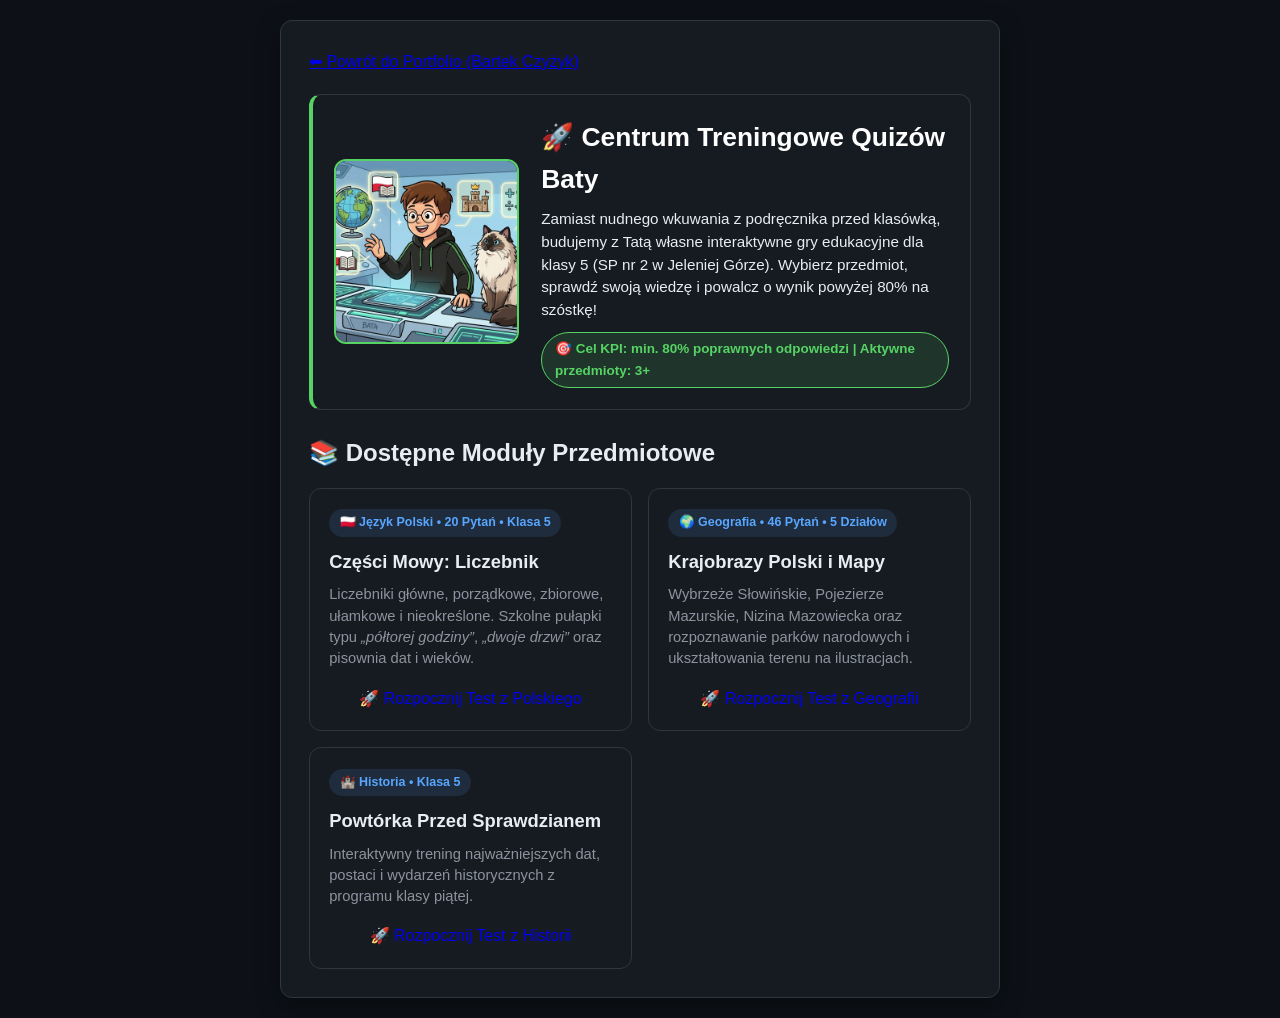
==== quizy/index.html @ 49258bce "Add index.html for Quiz Training Center This HTML file contains the structure and styling for the Qu" ====
<!DOCTYPE html>
<html lang="pl">
<head>
  <meta charset="UTF-8">
  <meta name="viewport" content="width=device-width, initial-scale=1.0">
  <title>Centrum Treningowe Quizów | Bartek Czyżyk</title>
  <link rel="icon" type="image/png" href="../favicon_bartek.png">
  <link rel="stylesheet" href="quiz_style.css">
  <style>
    .hub-top-bar { display: flex; justify-content: space-between; align-items: center; flex-wrap: wrap; gap: 0.8rem; margin-bottom: 1.2rem; }
    .hub-hero { background: #161b22; border: 1px solid #30363d; border-left: 4px solid #56D364; border-radius: 12px; padding: 1.3rem; margin-bottom: 1.5rem; display: flex; align-items: center; gap: 1.4rem; flex-wrap: wrap; }
    .hub-hero img { width: 185px; height: 185px; object-fit: cover; border-radius: 12px; border: 2px solid #56D364; }
    .kpi-pill { display: inline-block; margin-top: 0.6rem; padding: 0.35rem 0.8rem; border-radius: 999px; background: rgba(86, 211, 100, 0.14); border: 1px solid #56D364; color: #56D364; font-size: 0.84rem; font-weight: bold; }
    .hub-grid { display: grid; grid-template-columns: repeat(auto-fit, minmax(260px, 1fr)); gap: 1rem; margin-top: 1rem; }
    .subject-card { background: #161b22; border: 1px solid #30363d; border-radius: 12px; padding: 1.2rem; display: flex; flex-direction: column; justify-content: space-between; }
    .subject-tag { display: inline-block; font-size: 0.78rem; font-weight: bold; color: #58a6ff; background: rgba(88, 166, 255, 0.12); padding: 0.25rem 0.65rem; border-radius: 999px; margin-bottom: 0.6rem; }
    .subject-card h3 { margin: 0 0 0.5rem 0; color: #e6edf3; font-size: 1.15rem; }
    .subject-card p { color: #8b949e; font-size: 0.92rem; line-height: 1.45; margin-bottom: 1rem; }
  </style>
</head>
<body>
  <div class="container">
    <div class="hub-top-bar">
      <a href="../index.html" class="back-link">⬅ Powrót do Portfolio (Bartek Czyżyk)</a>
    </div>

    <!-- Wizytówka Centrum Treningowego Baty -->
    <section class="hub-hero">
      <img src="centrum_quizow.jpg" alt="Bata w Centrum Treningowym Quizów z kotem" onerror="this.src='bartek_brawo.jpg'">
      <div style="flex: 1; min-width: 240px;">
        <h1 style="margin: 0 0 0.5rem 0; font-size: 1.65rem; color: #ffffff;">🚀 Centrum Treningowe Quizów Baty</h1>
        <p style="margin: 0; color: #e6edf3; line-height: 1.5; font-size: 0.95rem;">
          Zamiast nudnego wkuwania z podręcznika przed klasówką, budujemy z Tatą własne interaktywne gry edukacyjne dla klasy 5 (SP nr 2 w Jeleniej Górze). Wybierz przedmiot, sprawdź swoją wiedzę i powalcz o wynik powyżej 80% na szóstkę!
        </p>
        <span class="kpi-pill">🎯 Cel KPI: min. 80% poprawnych odpowiedzi | Aktywne przedmioty: 3+</span>
      </div>
    </section>

    <h2 style="color: #e6edf3; margin-bottom: 0.4rem;">📚 Dostępne Moduły Przedmiotowe</h2>

    <div class="hub-grid">
      <!-- Moduł 1: Język Polski -->
      <div class="subject-card">
        <div>
          <span class="subject-tag">🇵🇱 Język Polski • 20 Pytań • Klasa 5</span>
          <h3>Części Mowy: Liczebnik</h3>
          <p>Liczebniki główne, porządkowe, zbiorowe, ułamkowe i nieokreślone. Szkolne pułapki typu <em>„półtorej godziny”</em>, <em>„dwoje drzwi”</em> oraz pisownia dat i wieków.</p>
        </div>
        <a href="polski/test_liczebnik.html" class="btn-primary" style="text-align: center; text-decoration: none;">🚀 Rozpocznij Test z Polskiego</a>
      </div>

      <!-- Moduł 2: Geografia -->
      <div class="subject-card">
        <div>
          <span class="subject-tag">🌍 Geografia • 46 Pytań • 5 Działów</span>
          <h3>Krajobrazy Polski i Mapy</h3>
          <p>Wybrzeże Słowińskie, Pojezierze Mazurskie, Nizina Mazowiecka oraz rozpoznawanie parków narodowych i ukształtowania terenu na ilustracjach.</p>
        </div>
        <a href="geografia/test_geografia.html" class="btn-primary" style="text-align: center; text-decoration: none;">🚀 Rozpocznij Test z Geografii</a>
      </div>

      <!-- Moduł 3: Historia -->
      <div class="subject-card">
        <div>
          <span class="subject-tag">🏰 Historia • Klasa 5</span>
          <h3>Powtórka Przed Sprawdzianem</h3>
          <p>Interaktywny trening najważniejszych dat, postaci i wydarzeń historycznych z programu klasy piątej.</p>
        </div>
        <a href="historia/test_historia.html" class="btn-primary" style="text-align: center; text-decoration: none;">🚀 Rozpocznij Test z Historii</a>
      </div>
    </div>
  </div>
</body>
</html>
---- quizy/quiz_style.css ----
:root {
    --bg: #0d1117;
    --card: #161b22;
    --border: #30363d;
    --text: #e6edf3;
    --muted: #8b949e;
    --accent: #58a6ff;
    --green: #3fb950;
    --red: #f85149;
    --gold: #d29922;
}
* { box-sizing: border-box; margin: 0; padding: 0; }
body {
    font-family: -apple-system, BlinkMacSystemFont, "Segoe UI", Roboto, sans-serif;
    background-color: var(--bg);
    color: var(--text);
    line-height: 1.6;
    padding: 20px;
    display: flex;
    justify-content: center;
    align-items: center;
    min-height: 100vh;
}
.container {
    max-width: 720px;
    width: 100%;
    background: var(--card);
    border: 1px solid var(--border);
    border-radius: 12px;
    padding: 28px;
    box-shadow: 0 8px 24px rgba(0,0,0,0.4);
}
.header {
    border-bottom: 1px solid var(--border);
    padding-bottom: 16px;
    margin-bottom: 20px;
    display: flex;
    justify-content: space-between;
    align-items: center;
    flex-wrap: wrap;
    gap: 10px;
}
.badge {
    background: rgba(210, 153, 34, 0.15);
    color: var(--gold);
    border: 1px solid var(--gold);
    padding: 4px 10px;
    border-radius: 20px;
    font-size: 0.85rem;
    font-weight: bold;
}
h1 { font-size: 1.4rem; color: var(--accent); }
.progress-bar {
    width: 100%;
    height: 8px;
    background: var(--bg);
    border-radius: 4px;
    overflow: hidden;
    margin-bottom: 20px;
}
.progress-fill {
    height: 100%;
    background: var(--accent);
    width: 0%;
    transition: width 0.3s ease;
}
.question-meta {
    color: var(--muted);
    font-size: 0.9rem;
    margin-bottom: 8px;
}
.question-text {
    font-size: 1.2rem;
    font-weight: 600;
    margin-bottom: 20px;
}
.options {
    display: flex;
    flex-direction: column;
    gap: 12px;
}
.option-btn {
    background: var(--bg);
    color: var(--text);
    border: 1px solid var(--border);
    padding: 14px 18px;
    border-radius: 8px;
    text-align: left;
    font-size: 1rem;
    cursor: pointer;
    transition: all 0.2s;
}
.option-btn:hover:not(:disabled) {
    border-color: var(--accent);
    background: #1c2128;
}
.option-btn.correct {
    background: rgba(63, 185, 80, 0.2);
    border-color: var(--green);
    color: #aff5b4;
    font-weight: bold;
}
.option-btn.wrong {
    background: rgba(248, 81, 73, 0.2);
    border-color: var(--red);
    color: #ffdcd7;
}
.feedback {
    margin-top: 18px;
    padding: 14px;
    border-radius: 8px;
    background: rgba(88, 166, 255, 0.1);
    border-left: 4px solid var(--accent);
    display: none;
    font-size: 0.95rem;
}
.controls {
    margin-top: 22px;
    display: flex;
    justify-content: space-between;
    align-items: center;
}
.btn {
    background: var(--accent);
    color: #0d1117;
    border: none;
    padding: 10px 20px;
    border-radius: 6px;
    font-weight: bold;
    font-size: 1rem;
    cursor: pointer;
    text-decoration: none;
    display: inline-block;
}
.btn:hover { opacity: 0.9; }
.btn-secondary {
    background: transparent;
    color: var(--muted);
    border: 1px solid var(--border);
}
.result-box { text-align: center; display: none; }
.score-big {
    font-size: 3rem;
    font-weight: bold;
    color: var(--green);
    margin: 15px 0;
}
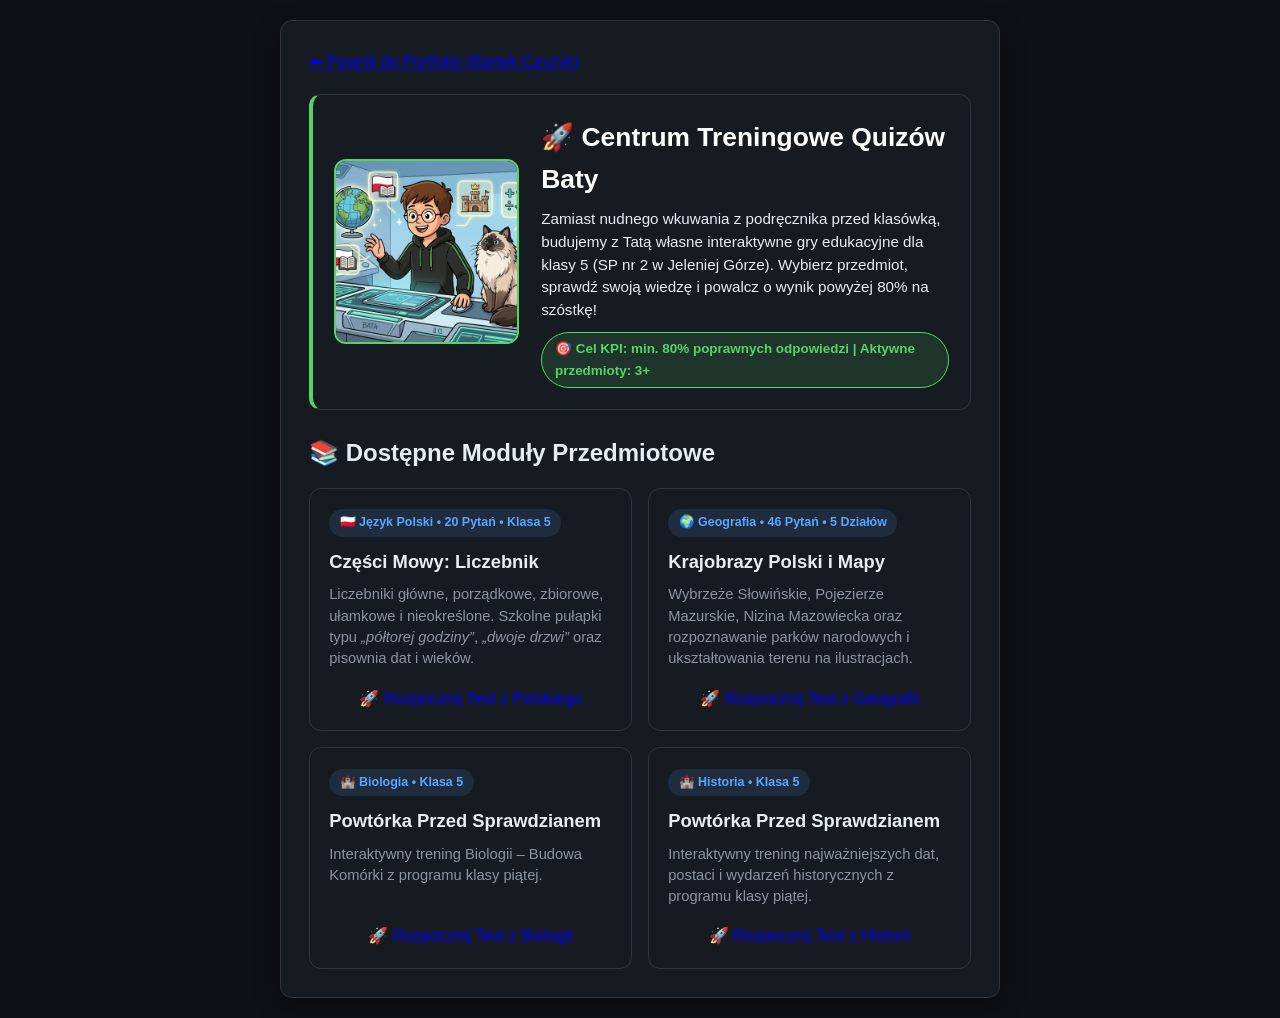
==== commit fa6aa28f: "Add Biology module and update History link" ====
--- a/quizy/index.html
+++ b/quizy/index.html
@@ -58,15 +58,26 @@
         </div>
         <a href="geografia/test_geografia.html" class="btn-primary" style="text-align: center; text-decoration: none;">🚀 Rozpocznij Test z Geografii</a>
       </div>
+ 
+      <!-- Moduł 3: Biologia -->
+      <div class="subject-card">
+        <div>
+          <span class="subject-tag">🏰 Biologia • Klasa 5</span> 
+          <h3>Powtórka Przed Sprawdzianem</h3>
+          <p>Interaktywny trening Biologii – Budowa Komórki z programu klasy piątej.</p>
+        </div>
+        <a href="biologia/test_z_bud_komorek.html" class="btn-primary" style="text-align: center; text-decoration: none;">🚀 Rozpocznij Test z Biologii</a>
+      </div>
 
-      <!-- Moduł 3: Historia -->
+      
+      <!-- Moduł 4: Historia -->
       <div class="subject-card">
         <div>
           <span class="subject-tag">🏰 Historia • Klasa 5</span>
           <h3>Powtórka Przed Sprawdzianem</h3>
           <p>Interaktywny trening najważniejszych dat, postaci i wydarzeń historycznych z programu klasy piątej.</p>
         </div>
-        <a href="historia/test_historia.html" class="btn-primary" style="text-align: center; text-decoration: none;">🚀 Rozpocznij Test z Historii</a>
+        <a href="historia/nauka_do_konkursu_historia.jpg" class="btn-primary" style="text-align: center; text-decoration: none;">🚀 Rozpocznij Test z Historii</a>
       </div>
     </div>
   </div>
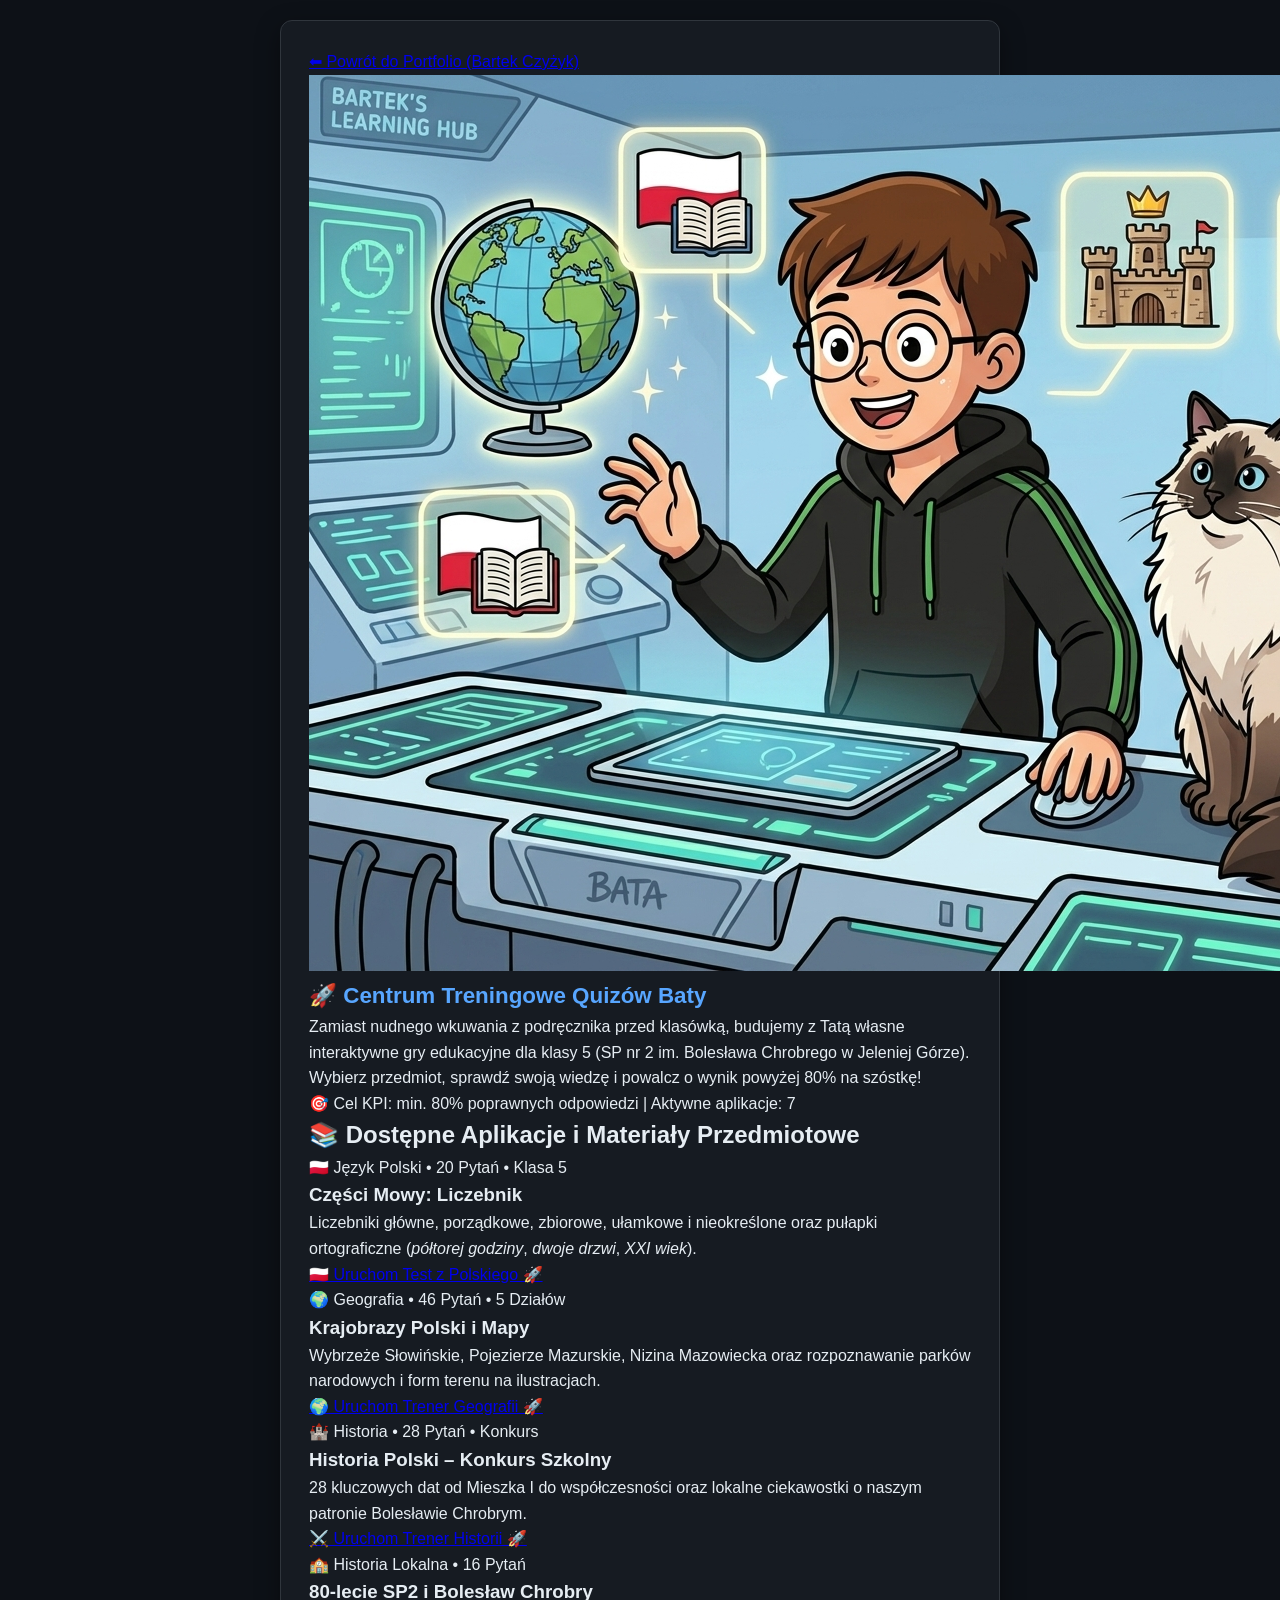
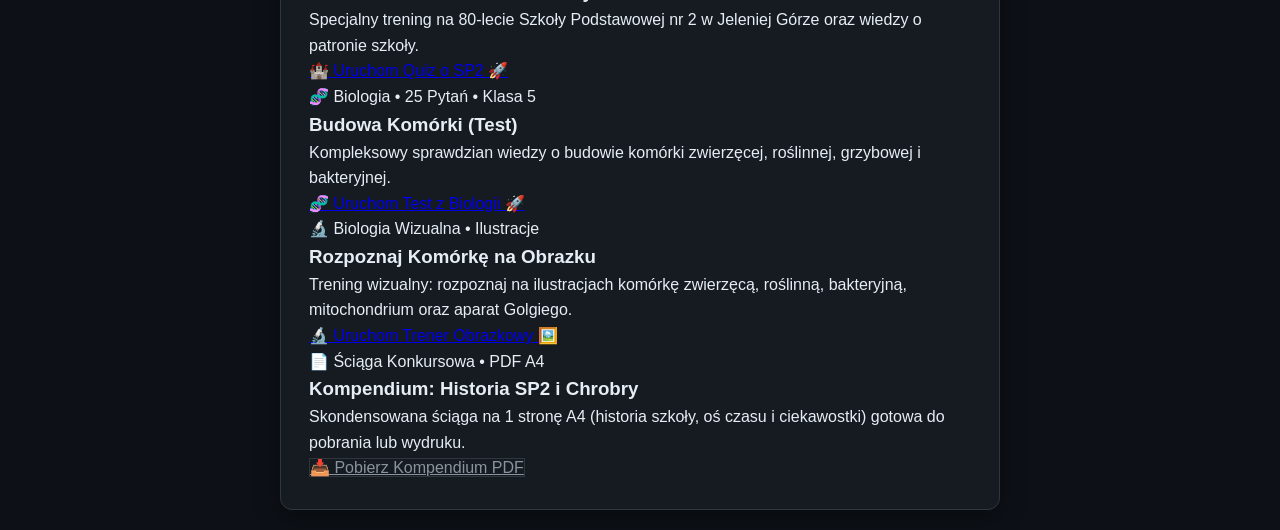
==== commit b56da8dc: "Refactor quiz page content and structure" ====
--- a/quizy/index.html
+++ b/quizy/index.html
@@ -6,17 +6,6 @@
   <title>Centrum Treningowe Quizów | Bartek Czyżyk</title>
   <link rel="icon" type="image/png" href="../favicon_bartek.png">
   <link rel="stylesheet" href="quiz_style.css">
-  <style>
-    .hub-top-bar { display: flex; justify-content: space-between; align-items: center; flex-wrap: wrap; gap: 0.8rem; margin-bottom: 1.2rem; }
-    .hub-hero { background: #161b22; border: 1px solid #30363d; border-left: 4px solid #56D364; border-radius: 12px; padding: 1.3rem; margin-bottom: 1.5rem; display: flex; align-items: center; gap: 1.4rem; flex-wrap: wrap; }
-    .hub-hero img { width: 185px; height: 185px; object-fit: cover; border-radius: 12px; border: 2px solid #56D364; }
-    .kpi-pill { display: inline-block; margin-top: 0.6rem; padding: 0.35rem 0.8rem; border-radius: 999px; background: rgba(86, 211, 100, 0.14); border: 1px solid #56D364; color: #56D364; font-size: 0.84rem; font-weight: bold; }
-    .hub-grid { display: grid; grid-template-columns: repeat(auto-fit, minmax(260px, 1fr)); gap: 1rem; margin-top: 1rem; }
-    .subject-card { background: #161b22; border: 1px solid #30363d; border-radius: 12px; padding: 1.2rem; display: flex; flex-direction: column; justify-content: space-between; }
-    .subject-tag { display: inline-block; font-size: 0.78rem; font-weight: bold; color: #58a6ff; background: rgba(88, 166, 255, 0.12); padding: 0.25rem 0.65rem; border-radius: 999px; margin-bottom: 0.6rem; }
-    .subject-card h3 { margin: 0 0 0.5rem 0; color: #e6edf3; font-size: 1.15rem; }
-    .subject-card p { color: #8b949e; font-size: 0.92rem; line-height: 1.45; margin-bottom: 1rem; }
-  </style>
 </head>
 <body>
   <div class="container">
@@ -24,60 +13,88 @@
       <a href="../index.html" class="back-link">⬅ Powrót do Portfolio (Bartek Czyżyk)</a>
     </div>
 
-    <!-- Wizytówka Centrum Treningowego Baty -->
     <section class="hub-hero">
       <img src="centrum_quizow.jpg" alt="Bata w Centrum Treningowym Quizów z kotem" onerror="this.src='bartek_brawo.jpg'">
-      <div style="flex: 1; min-width: 240px;">
-        <h1 style="margin: 0 0 0.5rem 0; font-size: 1.65rem; color: #ffffff;">🚀 Centrum Treningowe Quizów Baty</h1>
-        <p style="margin: 0; color: #e6edf3; line-height: 1.5; font-size: 0.95rem;">
-          Zamiast nudnego wkuwania z podręcznika przed klasówką, budujemy z Tatą własne interaktywne gry edukacyjne dla klasy 5 (SP nr 2 w Jeleniej Górze). Wybierz przedmiot, sprawdź swoją wiedzę i powalcz o wynik powyżej 80% na szóstkę!
+      <div class="welcome-content">
+        <h1>🚀 Centrum Treningowe Quizów Baty</h1>
+        <p>
+          Zamiast nudnego wkuwania z podręcznika przed klasówką, budujemy z Tatą własne interaktywne gry edukacyjne dla klasy 5 (SP nr 2 im. Bolesława Chrobrego w Jeleniej Górze). Wybierz przedmiot, sprawdź swoją wiedzę i powalcz o wynik powyżej 80% na szóstkę!
         </p>
-        <span class="kpi-pill">🎯 Cel KPI: min. 80% poprawnych odpowiedzi | Aktywne przedmioty: 3+</span>
+        <span class="kpi-pill">🎯 Cel KPI: min. 80% poprawnych odpowiedzi | Aktywne aplikacje: 7</span>
       </div>
     </section>
 
-    <h2 style="color: #e6edf3; margin-bottom: 0.4rem;">📚 Dostępne Moduły Przedmiotowe</h2>
+    <h2>📚 Dostępne Aplikacje i Materiały Przedmiotowe</h2>
 
     <div class="hub-grid">
-      <!-- Moduł 1: Język Polski -->
+      <!-- 1. Język Polski -->
       <div class="subject-card">
         <div>
           <span class="subject-tag">🇵🇱 Język Polski • 20 Pytań • Klasa 5</span>
           <h3>Części Mowy: Liczebnik</h3>
-          <p>Liczebniki główne, porządkowe, zbiorowe, ułamkowe i nieokreślone. Szkolne pułapki typu <em>„półtorej godziny”</em>, <em>„dwoje drzwi”</em> oraz pisownia dat i wieków.</p>
+          <p>Liczebniki główne, porządkowe, zbiorowe, ułamkowe i nieokreślone oraz pułapki ortograficzne (<em>półtorej godziny</em>, <em>dwoje drzwi</em>, <em>XXI wiek</em>).</p>
         </div>
-        <a href="polski/test_liczebnik.html" class="btn-primary" style="text-align: center; text-decoration: none;">🚀 Rozpocznij Test z Polskiego</a>
+        <a href="polski/test_liczebnik.html" class="btn-primary subject-btn">🇵🇱 Uruchom Test z Polskiego 🚀</a>
       </div>
 
-      <!-- Moduł 2: Geografia -->
+      <!-- 2. Geografia -->
       <div class="subject-card">
         <div>
           <span class="subject-tag">🌍 Geografia • 46 Pytań • 5 Działów</span>
           <h3>Krajobrazy Polski i Mapy</h3>
-          <p>Wybrzeże Słowińskie, Pojezierze Mazurskie, Nizina Mazowiecka oraz rozpoznawanie parków narodowych i ukształtowania terenu na ilustracjach.</p>
+          <p>Wybrzeże Słowińskie, Pojezierze Mazurskie, Nizina Mazowiecka oraz rozpoznawanie parków narodowych i form terenu na ilustracjach.</p>
         </div>
-        <a href="geografia/test_geografia.html" class="btn-primary" style="text-align: center; text-decoration: none;">🚀 Rozpocznij Test z Geografii</a>
+        <a href="geografia/test_geografia.html" class="btn-primary subject-btn">🌍 Uruchom Trener Geografii 🚀</a>
       </div>
- 
-      <!-- Moduł 3: Biologia -->
+
+      <!-- 3. Historia Polski -->
       <div class="subject-card">
         <div>
-          <span class="subject-tag">🏰 Biologia • Klasa 5</span> 
-          <h3>Powtórka Przed Sprawdzianem</h3>
-          <p>Interaktywny trening Biologii – Budowa Komórki z programu klasy piątej.</p>
+          <span class="subject-tag">🏰 Historia • 28 Pytań • Konkurs</span>
+          <h3>Historia Polski – Konkurs Szkolny</h3>
+          <p>28 kluczowych dat od Mieszka I do współczesności oraz lokalne ciekawostki o naszym patronie Bolesławie Chrobrym.</p>
         </div>
-        <a href="biologia/test_z_bud_komorek.html" class="btn-primary" style="text-align: center; text-decoration: none;">🚀 Rozpocznij Test z Biologii</a>
+        <a href="historia/konkurs_szkolny_sp2.html" class="btn-primary subject-btn">⚔️ Uruchom Trener Historii 🚀</a>
       </div>
 
-      
-      <!-- Moduł 4: Historia -->
+      <!-- 4. Historia SP2 -->
       <div class="subject-card">
         <div>
-          <span class="subject-tag">🏰 Historia • Klasa 5</span>
-          <h3>Powtórka Przed Sprawdzianem</h3>
-          <p>Interaktywny trening najważniejszych dat, postaci i wydarzeń historycznych z programu klasy piątej.</p>
+          <span class="subject-tag">🏫 Historia Lokalna • 16 Pytań</span>
+          <h3>80-lecie SP2 i Bolesław Chrobry</h3>
+          <p>Specjalny trening na 80-lecie Szkoły Podstawowej nr 2 w Jeleniej Górze oraz wiedzy o patronie szkoły.</p>
         </div>
-        <a href="historia/nauka_do_konkursu_historia.jpg" class="btn-primary" style="text-align: center; text-decoration: none;">🚀 Rozpocznij Test z Historii</a>
+        <a href="historia/quiz_sp2_chrobry.html" class="btn-primary subject-btn">🏰 Uruchom Quiz o SP2 🚀</a>
+      </div>
+
+      <!-- 5. Biologia Budowa Komórki -->
+      <div class="subject-card">
+        <div>
+          <span class="subject-tag">🧬 Biologia • 25 Pytań • Klasa 5</span>
+          <h3>Budowa Komórki (Test)</h3>
+          <p>Kompleksowy sprawdzian wiedzy o budowie komórki zwierzęcej, roślinnej, grzybowej i bakteryjnej.</p>
+        </div>
+        <a href="biologia/test_z_bud_komorek.html" class="btn-primary subject-btn">🧬 Uruchom Test z Biologii 🚀</a>
+      </div>
+
+      <!-- 6. Biologia Obrazkowa -->
+      <div class="subject-card">
+        <div>
+          <span class="subject-tag">🔬 Biologia Wizualna • Ilustracje</span>
+          <h3>Rozpoznaj Komórkę na Obrazku</h3>
+          <p>Trening wizualny: rozpoznaj na ilustracjach komórkę zwierzęcą, roślinną, bakteryjną, mitochondrium oraz aparat Golgiego.</p>
+        </div>
+        <a href="biologia/komorki_obrazki.html" class="btn-primary subject-btn">🔬 Uruchom Trener Obrazkowy 🖼️</a>
+      </div>
+
+      <!-- 7. Kompendium PDF -->
+      <div class="subject-card">
+        <div>
+          <span class="subject-tag">📄 Ściąga Konkursowa • PDF A4</span>
+          <h3>Kompendium: Historia SP2 i Chrobry</h3>
+          <p>Skondensowana ściąga na 1 stronę A4 (historia szkoły, oś czasu i ciekawostki) gotowa do pobrania lub wydruku.</p>
+        </div>
+        <a href="historia/Kompendium_SP2_Chrobry_Bartek.pdf" target="_blank" class="btn-secondary subject-btn">📥 Pobierz Kompendium PDF</a>
       </div>
     </div>
   </div>
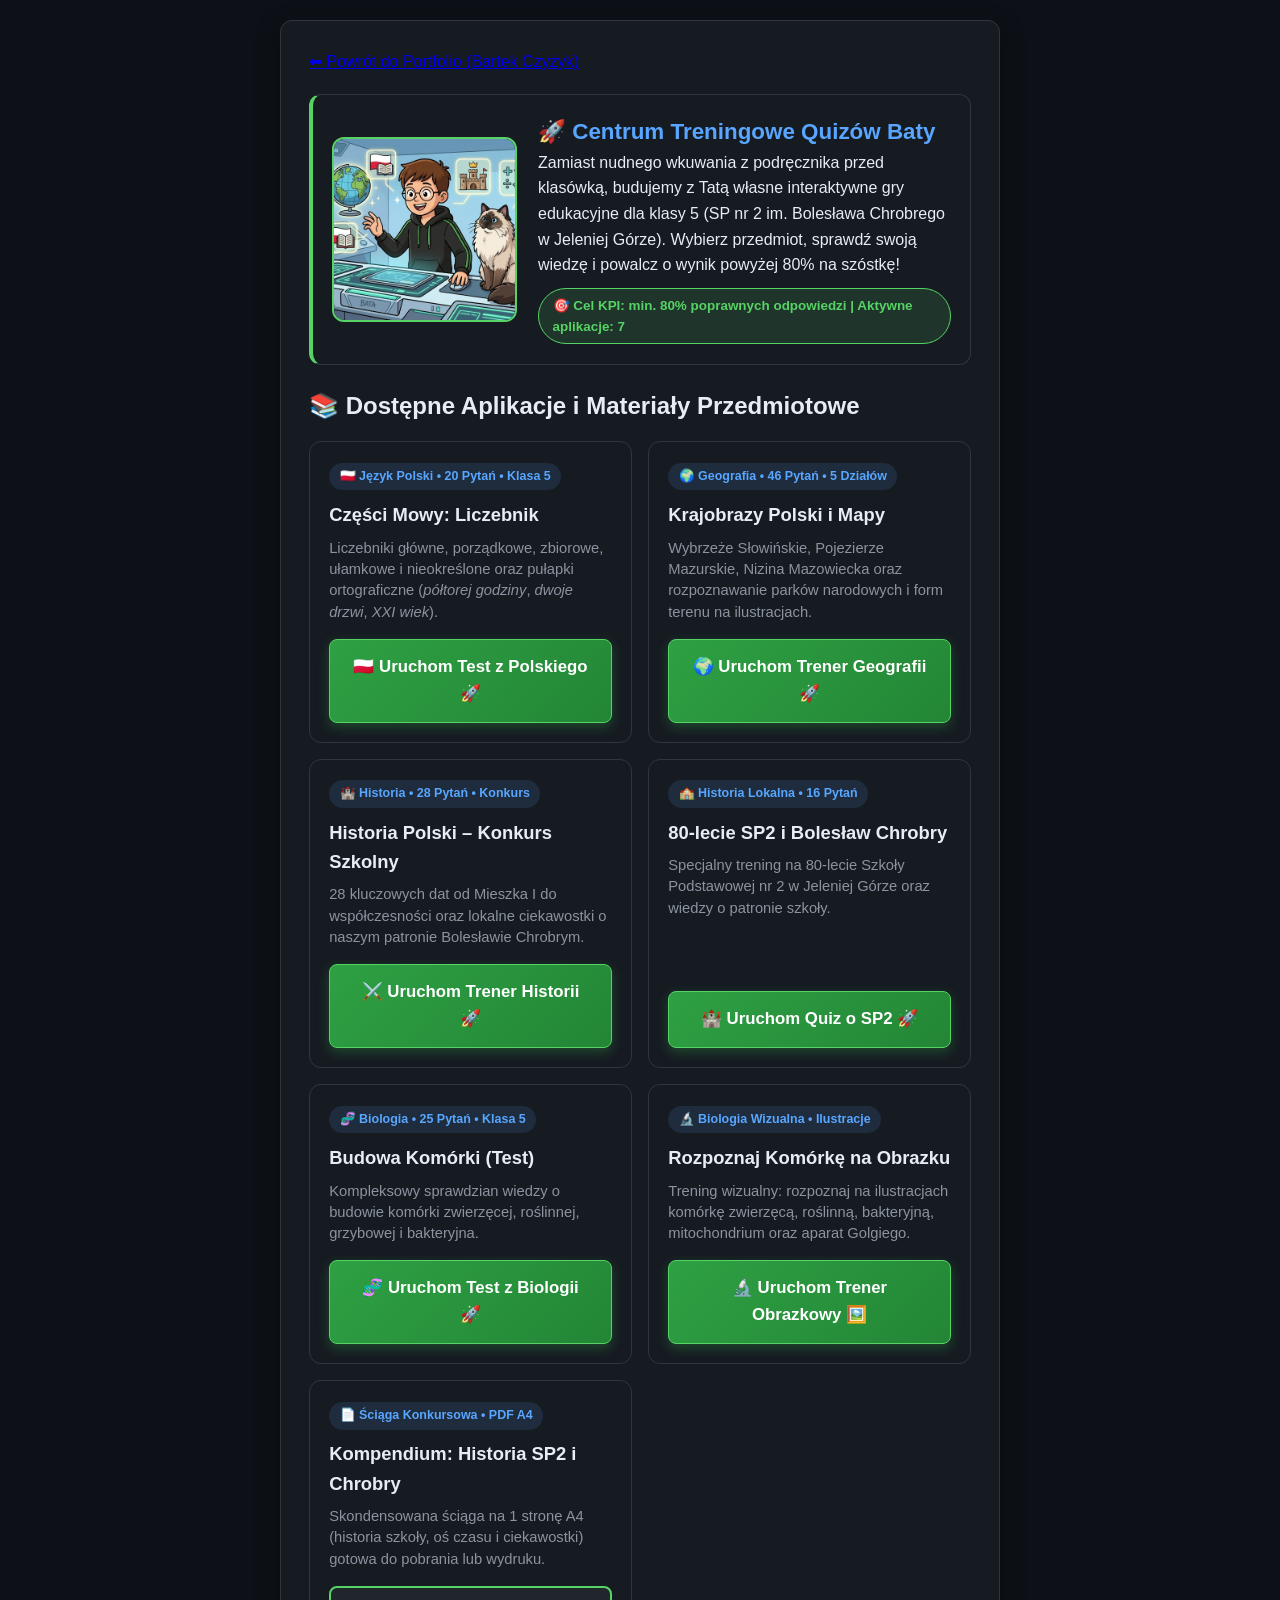
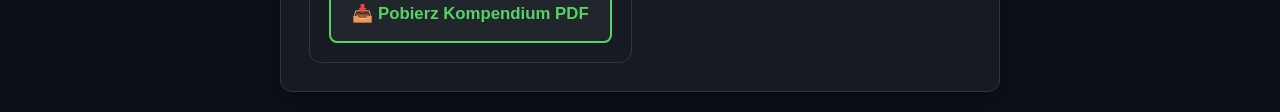
==== commit f3f0656f: "Update button classes for quiz links" ====
--- a/quizy/index.html
+++ b/quizy/index.html
@@ -34,7 +34,7 @@
           <h3>Części Mowy: Liczebnik</h3>
           <p>Liczebniki główne, porządkowe, zbiorowe, ułamkowe i nieokreślone oraz pułapki ortograficzne (<em>półtorej godziny</em>, <em>dwoje drzwi</em>, <em>XXI wiek</em>).</p>
         </div>
-        <a href="polski/test_liczebnik.html" class="btn-primary subject-btn">🇵🇱 Uruchom Test z Polskiego 🚀</a>
+        <a href="polski/test_liczebnik.html" class="button-quiz">🇵🇱 Uruchom Test z Polskiego 🚀</a>
       </div>
 
       <!-- 2. Geografia -->
@@ -44,7 +44,7 @@
           <h3>Krajobrazy Polski i Mapy</h3>
           <p>Wybrzeże Słowińskie, Pojezierze Mazurskie, Nizina Mazowiecka oraz rozpoznawanie parków narodowych i form terenu na ilustracjach.</p>
         </div>
-        <a href="geografia/test_geografia.html" class="btn-primary subject-btn">🌍 Uruchom Trener Geografii 🚀</a>
+        <a href="geografia/test_geografia.html" class="button-quiz">🌍 Uruchom Trener Geografii 🚀</a>
       </div>
 
       <!-- 3. Historia Polski -->
@@ -54,7 +54,7 @@
           <h3>Historia Polski – Konkurs Szkolny</h3>
           <p>28 kluczowych dat od Mieszka I do współczesności oraz lokalne ciekawostki o naszym patronie Bolesławie Chrobrym.</p>
         </div>
-        <a href="historia/konkurs_szkolny_sp2.html" class="btn-primary subject-btn">⚔️ Uruchom Trener Historii 🚀</a>
+        <a href="historia/konkurs_szkolny_sp2.html" class="button-quiz">⚔️ Uruchom Trener Historii 🚀</a>
       </div>
 
       <!-- 4. Historia SP2 -->
@@ -64,7 +64,7 @@
           <h3>80-lecie SP2 i Bolesław Chrobry</h3>
           <p>Specjalny trening na 80-lecie Szkoły Podstawowej nr 2 w Jeleniej Górze oraz wiedzy o patronie szkoły.</p>
         </div>
-        <a href="historia/quiz_sp2_chrobry.html" class="btn-primary subject-btn">🏰 Uruchom Quiz o SP2 🚀</a>
+        <a href="historia/quiz_sp2_chrobry.html" class="button-quiz">🏰 Uruchom Quiz o SP2 🚀</a>
       </div>
 
       <!-- 5. Biologia Budowa Komórki -->
@@ -72,9 +72,9 @@
         <div>
           <span class="subject-tag">🧬 Biologia • 25 Pytań • Klasa 5</span>
           <h3>Budowa Komórki (Test)</h3>
-          <p>Kompleksowy sprawdzian wiedzy o budowie komórki zwierzęcej, roślinnej, grzybowej i bakteryjnej.</p>
+          <p>Kompleksowy sprawdzian wiedzy o budowie komórki zwierzęcej, roślinnej, grzybowej i bakteryjna.</p>
         </div>
-        <a href="biologia/test_z_bud_komorek.html" class="btn-primary subject-btn">🧬 Uruchom Test z Biologii 🚀</a>
+        <a href="biologia/test_z_bud_komorek.html" class="button-quiz">🧬 Uruchom Test z Biologii 🚀</a>
       </div>
 
       <!-- 6. Biologia Obrazkowa -->
@@ -84,7 +84,7 @@
           <h3>Rozpoznaj Komórkę na Obrazku</h3>
           <p>Trening wizualny: rozpoznaj na ilustracjach komórkę zwierzęcą, roślinną, bakteryjną, mitochondrium oraz aparat Golgiego.</p>
         </div>
-        <a href="biologia/komorki_obrazki.html" class="btn-primary subject-btn">🔬 Uruchom Trener Obrazkowy 🖼️</a>
+        <a href="biologia/komorki_obrazki.html" class="button-quiz">🔬 Uruchom Trener Obrazkowy 🖼️</a>
       </div>
 
       <!-- 7. Kompendium PDF -->
@@ -94,7 +94,7 @@
           <h3>Kompendium: Historia SP2 i Chrobry</h3>
           <p>Skondensowana ściąga na 1 stronę A4 (historia szkoły, oś czasu i ciekawostki) gotowa do pobrania lub wydruku.</p>
         </div>
-        <a href="historia/Kompendium_SP2_Chrobry_Bartek.pdf" target="_blank" class="btn-secondary subject-btn">📥 Pobierz Kompendium PDF</a>
+        <a href="historia/Kompendium_SP2_Chrobry_Bartek.pdf" target="_blank" class="button-pdf">📥 Pobierz Kompendium PDF</a>
       </div>
     </div>
   </div>
--- a/quizy/quiz_style.css
+++ b/quizy/quiz_style.css
@@ -145,3 +145,193 @@
     color: var(--green);
     margin: 15px 0;
 }
+
+/* =========================================================
+   CENTRUM TRENINGOWE QUIZÓW (HUB) + KAFELKI POWITALNE (DRY)
+   ========================================================= */
+
+.hub-top-bar {
+  display: flex;
+  justify-content: space-between;
+  align-items: center;
+  flex-wrap: wrap;
+  gap: 0.8rem;
+  margin-bottom: 1.2rem;
+}
+
+.hub-hero,
+.welcome-banner {
+  background: #161b22;
+  border: 1px solid #30363d;
+  border-left: 4px solid #56D364;
+  border-radius: 12px;
+  padding: 1.2rem;
+  margin-bottom: 1.4rem;
+  display: flex;
+  align-items: center;
+  gap: 1.3rem;
+  flex-wrap: wrap;
+}
+
+.hub-hero img {
+  width: 185px;
+  height: 185px;
+  object-fit: cover;
+  border-radius: 12px;
+  border: 2px solid #56D364;
+}
+
+.welcome-banner img {
+  width: 165px;
+  height: 165px;
+  object-fit: cover;
+  border-radius: 10px;
+  border: 2px solid #56D364;
+}
+
+.welcome-content {
+  flex: 1;
+  min-width: 240px;
+}
+
+.kpi-pill {
+  display: inline-block;
+  margin-top: 0.65rem;
+  padding: 0.35rem 0.85rem;
+  border-radius: 999px;
+  background: rgba(86, 211, 100, 0.14);
+  border: 1px solid #56D364;
+  color: #56D364;
+  font-size: 0.84rem;
+  font-weight: bold;
+}
+
+.hub-grid {
+  display: grid;
+  grid-template-columns: repeat(auto-fit, minmax(260px, 1fr));
+  gap: 1rem;
+  margin-top: 1rem;
+}
+
+.subject-card {
+  background: #161b22;
+  border: 1px solid #30363d;
+  border-radius: 12px;
+  padding: 1.2rem;
+  display: flex;
+  flex-direction: column;
+  justify-content: space-between;
+}
+
+.subject-tag {
+  display: inline-block;
+  font-size: 0.78rem;
+  font-weight: bold;
+  color: #58a6ff;
+  background: rgba(88, 166, 255, 0.12);
+  padding: 0.25rem 0.65rem;
+  border-radius: 999px;
+  margin-bottom: 0.6rem;
+}
+
+.subject-card h3 {
+  margin: 0 0 0.5rem 0;
+  color: #e6edf3;
+  font-size: 1.15rem;
+}
+
+.subject-card p {
+  color: #8b949e;
+  font-size: 0.92rem;
+  line-height: 1.45;
+  margin-bottom: 1rem;
+}
+
+.subject-btn {
+  display: block;
+  text-align: center;
+  text-decoration: none;
+}
+
+/* Pasek wyboru modułów / zakresów pytań (Geografia, Polski, Historia) */
+.module-bar {
+  display: flex;
+  flex-wrap: wrap;
+  gap: 0.5rem;
+  margin-bottom: 1.2rem;
+  background: #161b22;
+  padding: 0.85rem;
+  border-radius: 10px;
+  border: 1px solid #30363d;
+}
+
+.mod-btn {
+  background: #21262d;
+  color: #c9d1d9;
+  border: 1px solid #30363d;
+  padding: 0.5rem 0.85rem;
+  border-radius: 6px;
+  cursor: pointer;
+  font-size: 0.86rem;
+  font-weight: bold;
+  transition: all 0.15s ease;
+}
+
+.mod-btn:hover {
+  border-color: #56D364;
+  color: #ffffff;
+}
+
+.mod-btn.active {
+  background: #238636;
+  color: #ffffff;
+  border-color: #56D364;
+}
+
+
+/* =========================================================
+   PRZYCISKI W STYLU STRONY GŁÓWNEJ BARTKA (.button-quiz / .button-pdf)
+   ========================================================= */
+
+.button-quiz {
+  display: block;
+  width: 100%;
+  box-sizing: border-box;
+  background: linear-gradient(135deg, #2ea043 0%, #238636 100%);
+  color: #ffffff !important;
+  font-size: 1.05rem;
+  font-weight: bold;
+  padding: 14px 20px;
+  border-radius: 8px;
+  text-decoration: none;
+  border: 1px solid #56D364;
+  box-shadow: 0 4px 12px rgba(46, 160, 67, 0.35);
+  text-align: center;
+  transition: transform 0.15s ease, box-shadow 0.15s ease;
+}
+
+.button-quiz:hover {
+  transform: translateY(-2px);
+  box-shadow: 0 6px 16px rgba(86, 211, 100, 0.45);
+}
+
+.button-pdf {
+  display: block;
+  width: 100%;
+  box-sizing: border-box;
+  background-color: #21262d;
+  color: #56D364 !important;
+  font-size: 1.05rem;
+  font-weight: bold;
+  padding: 13px 20px;
+  border-radius: 8px;
+  text-decoration: none;
+  border: 2px solid #56D364;
+  text-align: center;
+  transition: background-color 0.15s ease;
+}
+
+.button-pdf:hover {
+  background-color: rgba(86, 211, 100, 0.15);
+}
+
